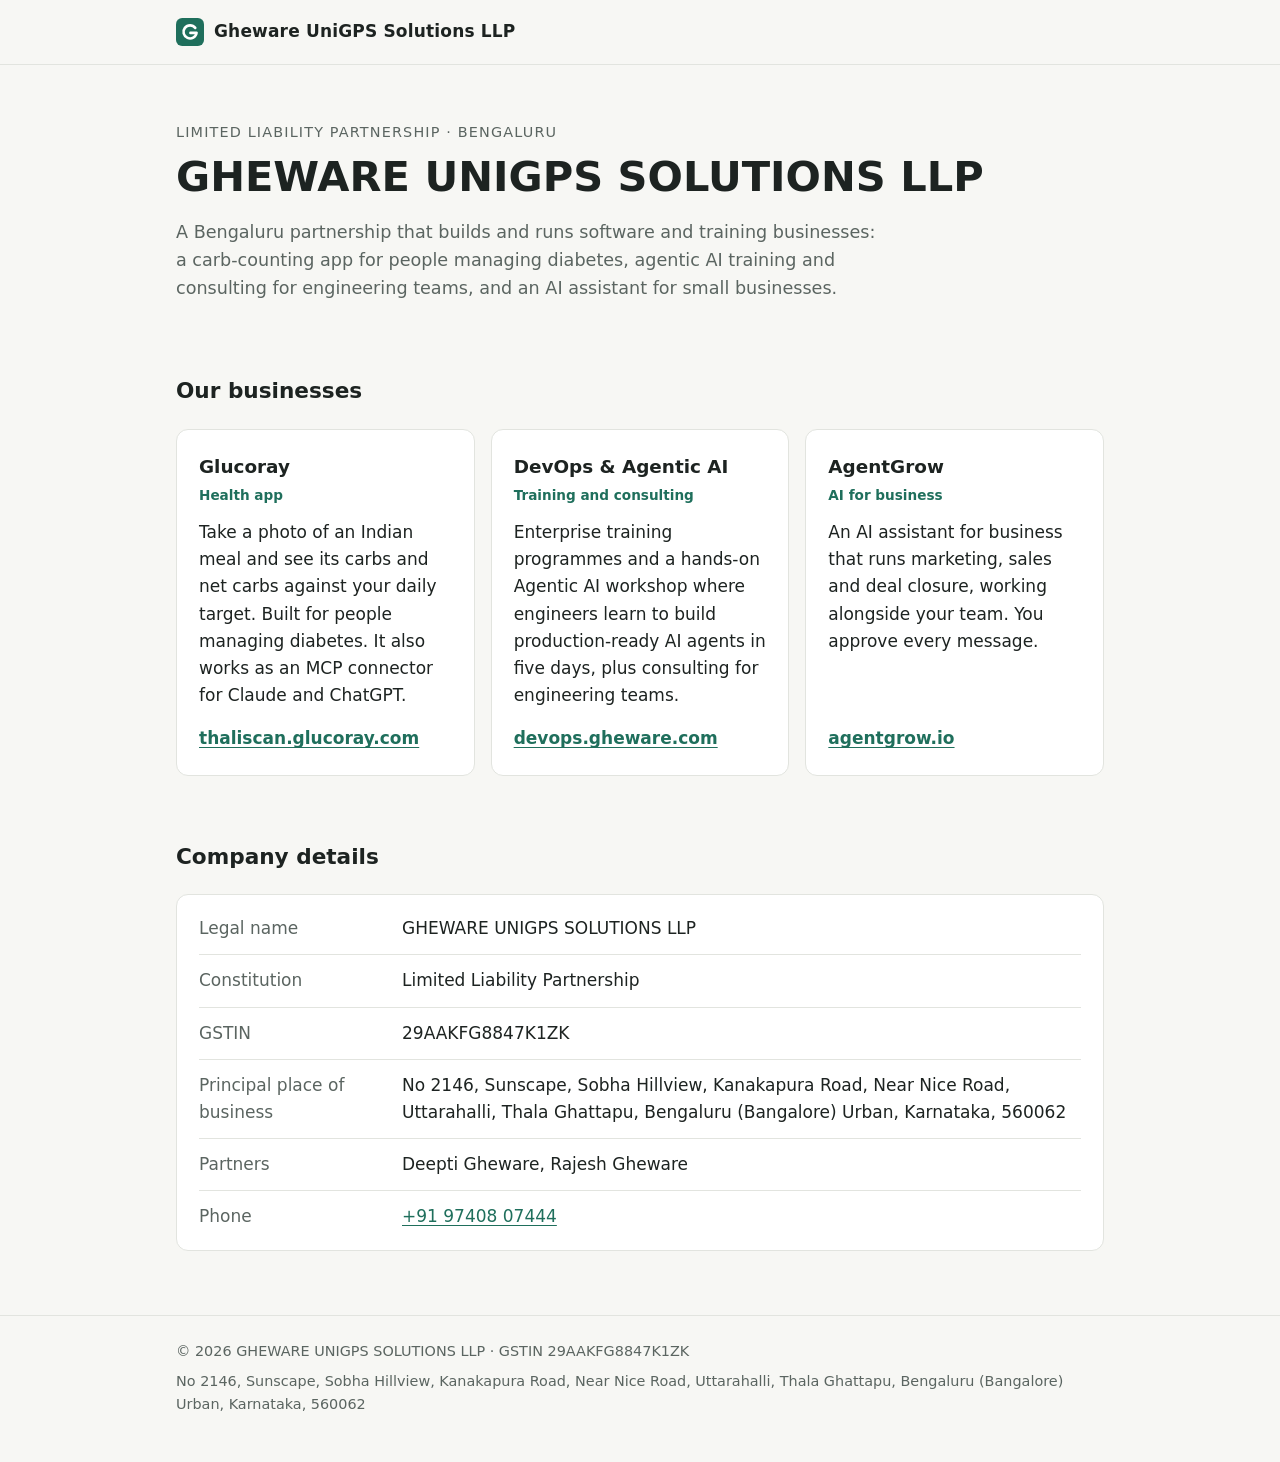
==== index.html @ 77a44df9 "feat: company portfolio site for ghewareunigps.com (issue #1) Static HTML/CSS page for GHEWARE UNIGP" ====
<!doctype html>
<html lang="en">
<head>
<meta charset="utf-8">
<meta name="viewport" content="width=device-width, initial-scale=1">
<title>Gheware UniGPS Solutions LLP | Bengaluru</title>
<meta name="description" content="GHEWARE UNIGPS SOLUTIONS LLP is a limited liability partnership in Bengaluru, Karnataka. Its businesses: Glucoray, DevOps and agentic AI training and consulting, and AgentGrow.">
<link rel="canonical" href="https://ghewareunigps.com/">
<link rel="icon" href="/assets/favicon.svg" type="image/svg+xml">
<link rel="icon" href="/favicon.ico" sizes="32x32">
<link rel="apple-touch-icon" href="/assets/apple-touch-icon.png">
<meta name="theme-color" content="#f7f7f4" media="(prefers-color-scheme: light)">
<meta name="theme-color" content="#121615" media="(prefers-color-scheme: dark)">
<meta property="og:type" content="website">
<meta property="og:site_name" content="Gheware UniGPS Solutions LLP">
<meta property="og:title" content="Gheware UniGPS Solutions LLP">
<meta property="og:description" content="A limited liability partnership in Bengaluru. Businesses: Glucoray, DevOps and agentic AI training and consulting, and AgentGrow.">
<meta property="og:url" content="https://ghewareunigps.com/">
<meta property="og:image" content="https://ghewareunigps.com/assets/og-image.png">
<meta property="og:image:width" content="1200">
<meta property="og:image:height" content="630">
<meta property="og:image:alt" content="Gheware UniGPS Solutions LLP, Bengaluru">
<meta name="twitter:card" content="summary_large_image">
<link rel="stylesheet" href="/assets/style.css">
<script type="application/ld+json">
{
  "@context": "https://schema.org",
  "@type": "Organization",
  "@id": "https://ghewareunigps.com/#organization",
  "name": "Gheware UniGPS Solutions LLP",
  "legalName": "GHEWARE UNIGPS SOLUTIONS LLP",
  "url": "https://ghewareunigps.com/",
  "logo": "https://ghewareunigps.com/assets/apple-touch-icon.png",
  "image": "https://ghewareunigps.com/assets/og-image.png",
  "taxID": "29AAKFG8847K1ZK",
  "telephone": "+91 97408 07444",
  "address": {
    "@type": "PostalAddress",
    "streetAddress": "No 2146, Sunscape, Sobha Hillview, Kanakapura Road, Near Nice Road, Uttarahalli, Thala Ghattapu",
    "addressLocality": "Bengaluru (Bangalore) Urban",
    "addressRegion": "Karnataka",
    "postalCode": "560062",
    "addressCountry": "IN"
  },
  "member": [
    { "@type": "Person", "name": "Deepti Gheware", "jobTitle": "Partner" },
    { "@type": "Person", "name": "Rajesh Gheware", "jobTitle": "Partner" }
  ],
  "sameAs": [
    "https://thaliscan.glucoray.com/",
    "https://devops.gheware.com/",
    "https://agentgrow.io/"
  ],
  "subOrganization": [
    { "@type": "Organization", "name": "Glucoray", "url": "https://thaliscan.glucoray.com/" },
    { "@type": "Organization", "name": "DevOps & Agentic AI training and consulting", "url": "https://devops.gheware.com/" },
    { "@type": "Organization", "name": "AgentGrow", "url": "https://agentgrow.io/" }
  ]
}
</script>
</head>
<body>
<header class="site">
  <div class="wrap">
    <a class="brand" href="/"><img src="/assets/favicon.svg" alt="" width="28" height="28">Gheware UniGPS Solutions LLP</a>
  </div>
</header>

<main>
  <div class="wrap">
    <section class="hero">
      <p class="eyebrow">Limited Liability Partnership · Bengaluru</p>
      <h1>GHEWARE UNIGPS SOLUTIONS LLP</h1>
      <p class="lede">A Bengaluru partnership that builds and runs software and training businesses: a carb-counting app for people managing diabetes, agentic AI training and consulting for engineering teams, and an AI assistant for small businesses.</p>
    </section>

    <section aria-labelledby="verticals">
      <h2 id="verticals">Our businesses</h2>
      <div class="cards">
        <article class="card">
          <h3>Glucoray</h3>
          <p class="tag">Health app</p>
          <p>Take a photo of an Indian meal and see its carbs and net carbs against your daily target. Built for people managing diabetes. It also works as an MCP connector for Claude and ChatGPT.</p>
          <a class="go" href="https://thaliscan.glucoray.com/">thaliscan.glucoray.com</a>
        </article>
        <article class="card">
          <h3>DevOps &amp; Agentic AI</h3>
          <p class="tag">Training and consulting</p>
          <p>Enterprise training programmes and a hands-on Agentic AI workshop where engineers learn to build production-ready AI agents in five days, plus consulting for engineering teams.</p>
          <a class="go" href="https://devops.gheware.com/">devops.gheware.com</a>
        </article>
        <article class="card">
          <h3>AgentGrow</h3>
          <p class="tag">AI for business</p>
          <p>An AI assistant for business that runs marketing, sales and deal closure, working alongside your team. You approve every message.</p>
          <a class="go" href="https://agentgrow.io/">agentgrow.io</a>
        </article>
      </div>
    </section>

    <section aria-labelledby="company">
      <h2 id="company">Company details</h2>
      <dl class="facts">
        <div><dt>Legal name</dt><dd>GHEWARE UNIGPS SOLUTIONS LLP</dd></div>
        <div><dt>Constitution</dt><dd>Limited Liability Partnership</dd></div>
        <div><dt>GSTIN</dt><dd>29AAKFG8847K1ZK</dd></div>
        <div><dt>Principal place of business</dt><dd>No 2146, Sunscape, Sobha Hillview, Kanakapura Road, Near Nice Road, Uttarahalli, Thala Ghattapu, Bengaluru (Bangalore) Urban, Karnataka, 560062</dd></div>
        <div><dt>Partners</dt><dd>Deepti Gheware, Rajesh Gheware</dd></div>
        <div><dt>Phone</dt><dd><a href="tel:+919740807444">+91 97408 07444</a></dd></div>
      </dl>
    </section>
  </div>
</main>

<footer class="site">
  <div class="wrap">
    <p>© 2026 GHEWARE UNIGPS SOLUTIONS LLP · GSTIN 29AAKFG8847K1ZK</p>
    <p>No 2146, Sunscape, Sobha Hillview, Kanakapura Road, Near Nice Road, Uttarahalli, Thala Ghattapu, Bengaluru (Bangalore) Urban, Karnataka, 560062</p>
  </div>
</footer>
</body>
</html>
---- assets/style.css ----
:root {
  --bg: #f7f7f4;
  --surface: #ffffff;
  --text: #1d2321;
  --muted: #5b6561;
  --line: #e2e4df;
  --accent: #1f6f5c;
  --accent-soft: #e6f1ed;
  color-scheme: light dark;
}
@media (prefers-color-scheme: dark) {
  :root {
    --bg: #121615;
    --surface: #1a201e;
    --text: #e8ebe9;
    --muted: #a0aaa6;
    --line: #2c3431;
    --accent: #6cc4a8;
    --accent-soft: #1d2d28;
  }
}
* { box-sizing: border-box; }
html { -webkit-text-size-adjust: 100%; }
body {
  margin: 0;
  background: var(--bg);
  color: var(--text);
  font: 17px/1.6 system-ui, -apple-system, "Segoe UI", Roboto, "Helvetica Neue", Arial, sans-serif;
}
a { color: var(--accent); text-underline-offset: 3px; }
a:hover { text-decoration-thickness: 2px; }
.wrap { max-width: 960px; margin: 0 auto; padding: 0 16px; }
header.site { border-bottom: 1px solid var(--line); }
header.site .wrap { display: flex; align-items: center; gap: 10px; height: 64px; }
.brand { display: flex; align-items: center; gap: 10px; font-weight: 650; letter-spacing: .01em; color: var(--text); text-decoration: none; }
.brand img { width: 28px; height: 28px; }
.hero { padding: 56px 0 40px; }
.eyebrow { margin: 0 0 8px; color: var(--muted); font-size: .9rem; letter-spacing: .08em; text-transform: uppercase; }
h1 { margin: 0 0 16px; font-size: clamp(1.7rem, 5vw, 2.6rem); line-height: 1.2; font-weight: 700; }
.lede { margin: 0; max-width: 40em; color: var(--muted); font-size: 1.1rem; }
h2 { font-size: 1.35rem; margin: 0 0 20px; }
section { padding: 32px 0; }
.cards { display: grid; gap: 16px; grid-template-columns: repeat(auto-fit, minmax(260px, 1fr)); }
.card {
  background: var(--surface);
  border: 1px solid var(--line);
  border-radius: 12px;
  padding: 22px;
  display: flex; flex-direction: column;
}
.card h3 { margin: 0 0 4px; font-size: 1.15rem; }
.card .tag { margin: 0 0 12px; color: var(--accent); font-size: .85rem; font-weight: 600; }
.card p { margin: 0 0 16px; }
.card a.go { margin-top: auto; font-weight: 600; word-break: break-word; }
dl.facts {
  margin: 0;
  background: var(--surface);
  border: 1px solid var(--line);
  border-radius: 12px;
  padding: 8px 22px;
}
.facts div { display: grid; grid-template-columns: 11em 1fr; gap: 16px; padding: 12px 0; border-top: 1px solid var(--line); }
.facts div:first-child { border-top: 0; }
.facts dt { color: var(--muted); }
.facts dd { margin: 0; overflow-wrap: anywhere; }
@media (max-width: 600px) {
  .hero { padding: 36px 0 24px; }
  .facts div { grid-template-columns: 1fr; gap: 2px; }
}
footer.site { margin-top: 32px; border-top: 1px solid var(--line); padding: 24px 0 40px; color: var(--muted); font-size: .9rem; }
footer.site p { margin: 0 0 6px; }
.notfound { padding-top: 80px; padding-bottom: 80px; }
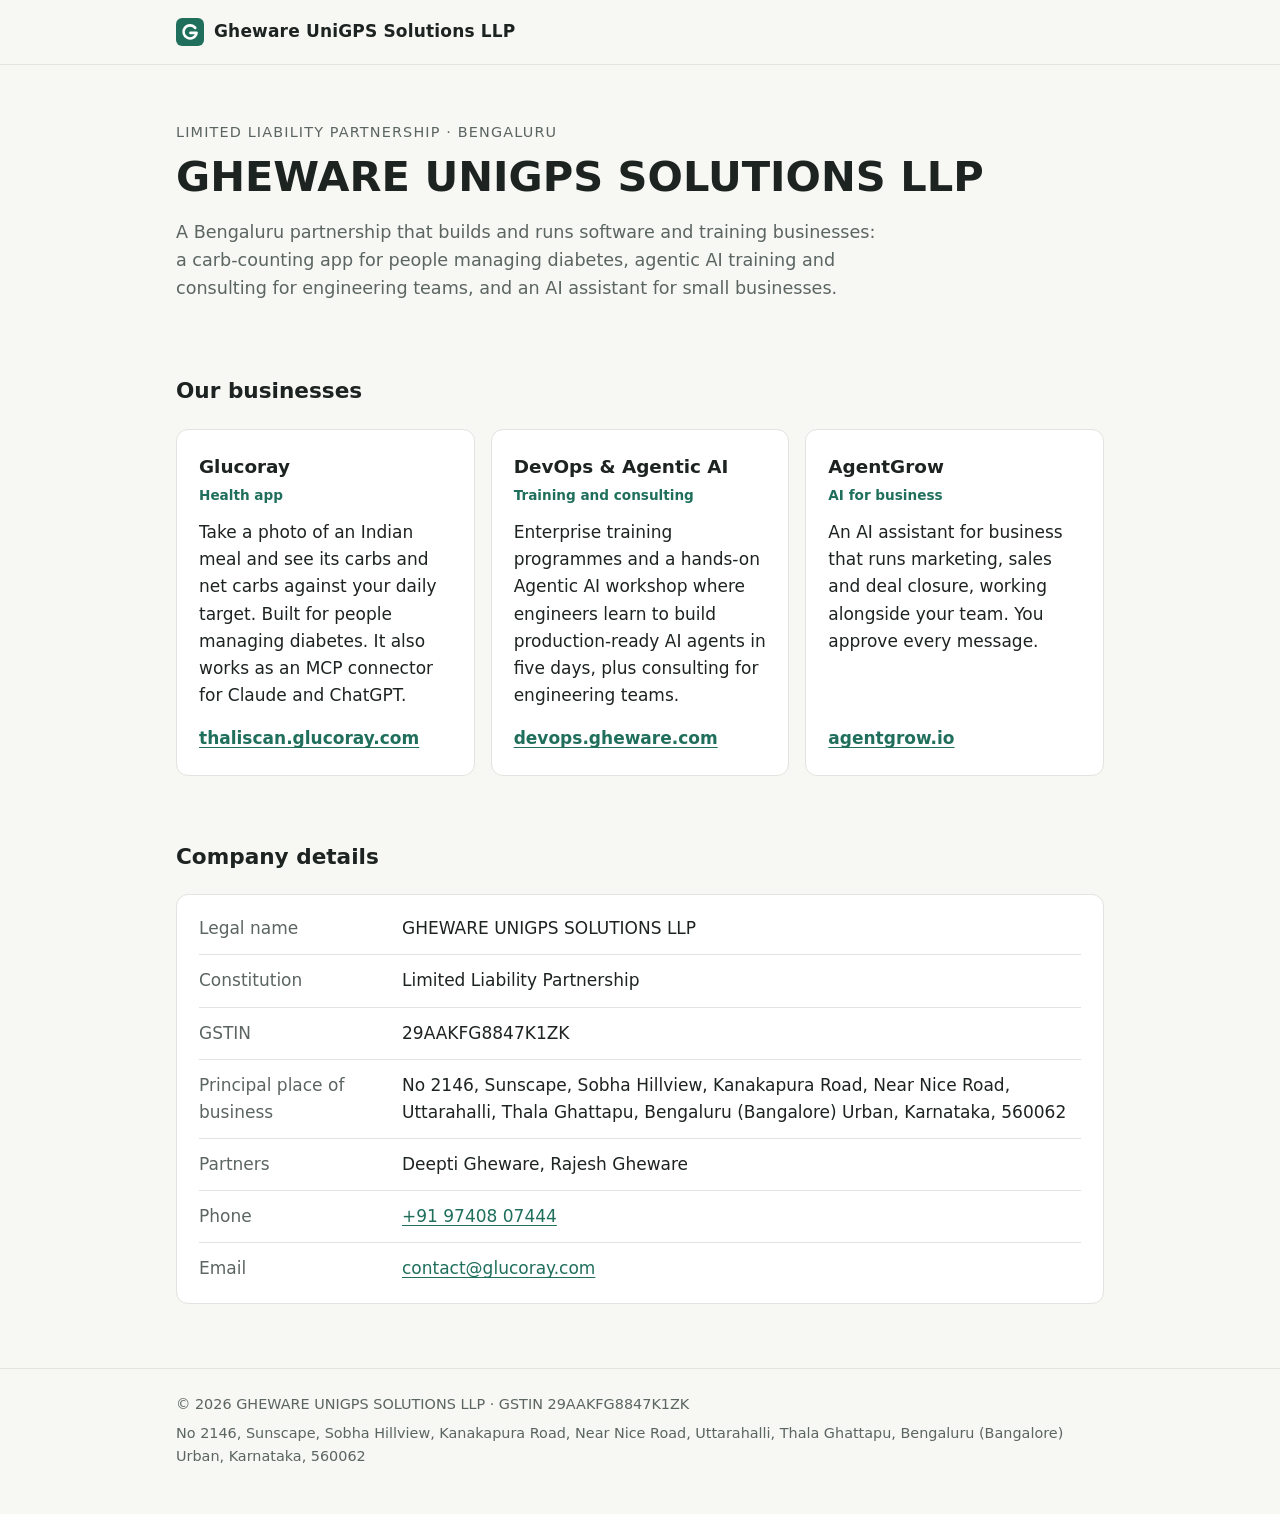
==== commit eeafe69b: "feat: contact email contact@glucoray.com (issue #1) Co-Authored-By: Claude Opus 5.5 <noreply@anthrop" ====
--- a/index.html
+++ b/index.html
@@ -34,6 +34,7 @@
   "image": "https://ghewareunigps.com/assets/og-image.png",
   "taxID": "29AAKFG8847K1ZK",
   "telephone": "+91 97408 07444",
+  "email": "contact@glucoray.com",
   "address": {
     "@type": "PostalAddress",
     "streetAddress": "No 2146, Sunscape, Sobha Hillview, Kanakapura Road, Near Nice Road, Uttarahalli, Thala Ghattapu",
@@ -107,6 +108,7 @@
         <div><dt>Principal place of business</dt><dd>No 2146, Sunscape, Sobha Hillview, Kanakapura Road, Near Nice Road, Uttarahalli, Thala Ghattapu, Bengaluru (Bangalore) Urban, Karnataka, 560062</dd></div>
         <div><dt>Partners</dt><dd>Deepti Gheware, Rajesh Gheware</dd></div>
         <div><dt>Phone</dt><dd><a href="tel:+919740807444">+91 97408 07444</a></dd></div>
+        <div><dt>Email</dt><dd><a href="mailto:contact@glucoray.com">contact@glucoray.com</a></dd></div>
       </dl>
     </section>
   </div>
